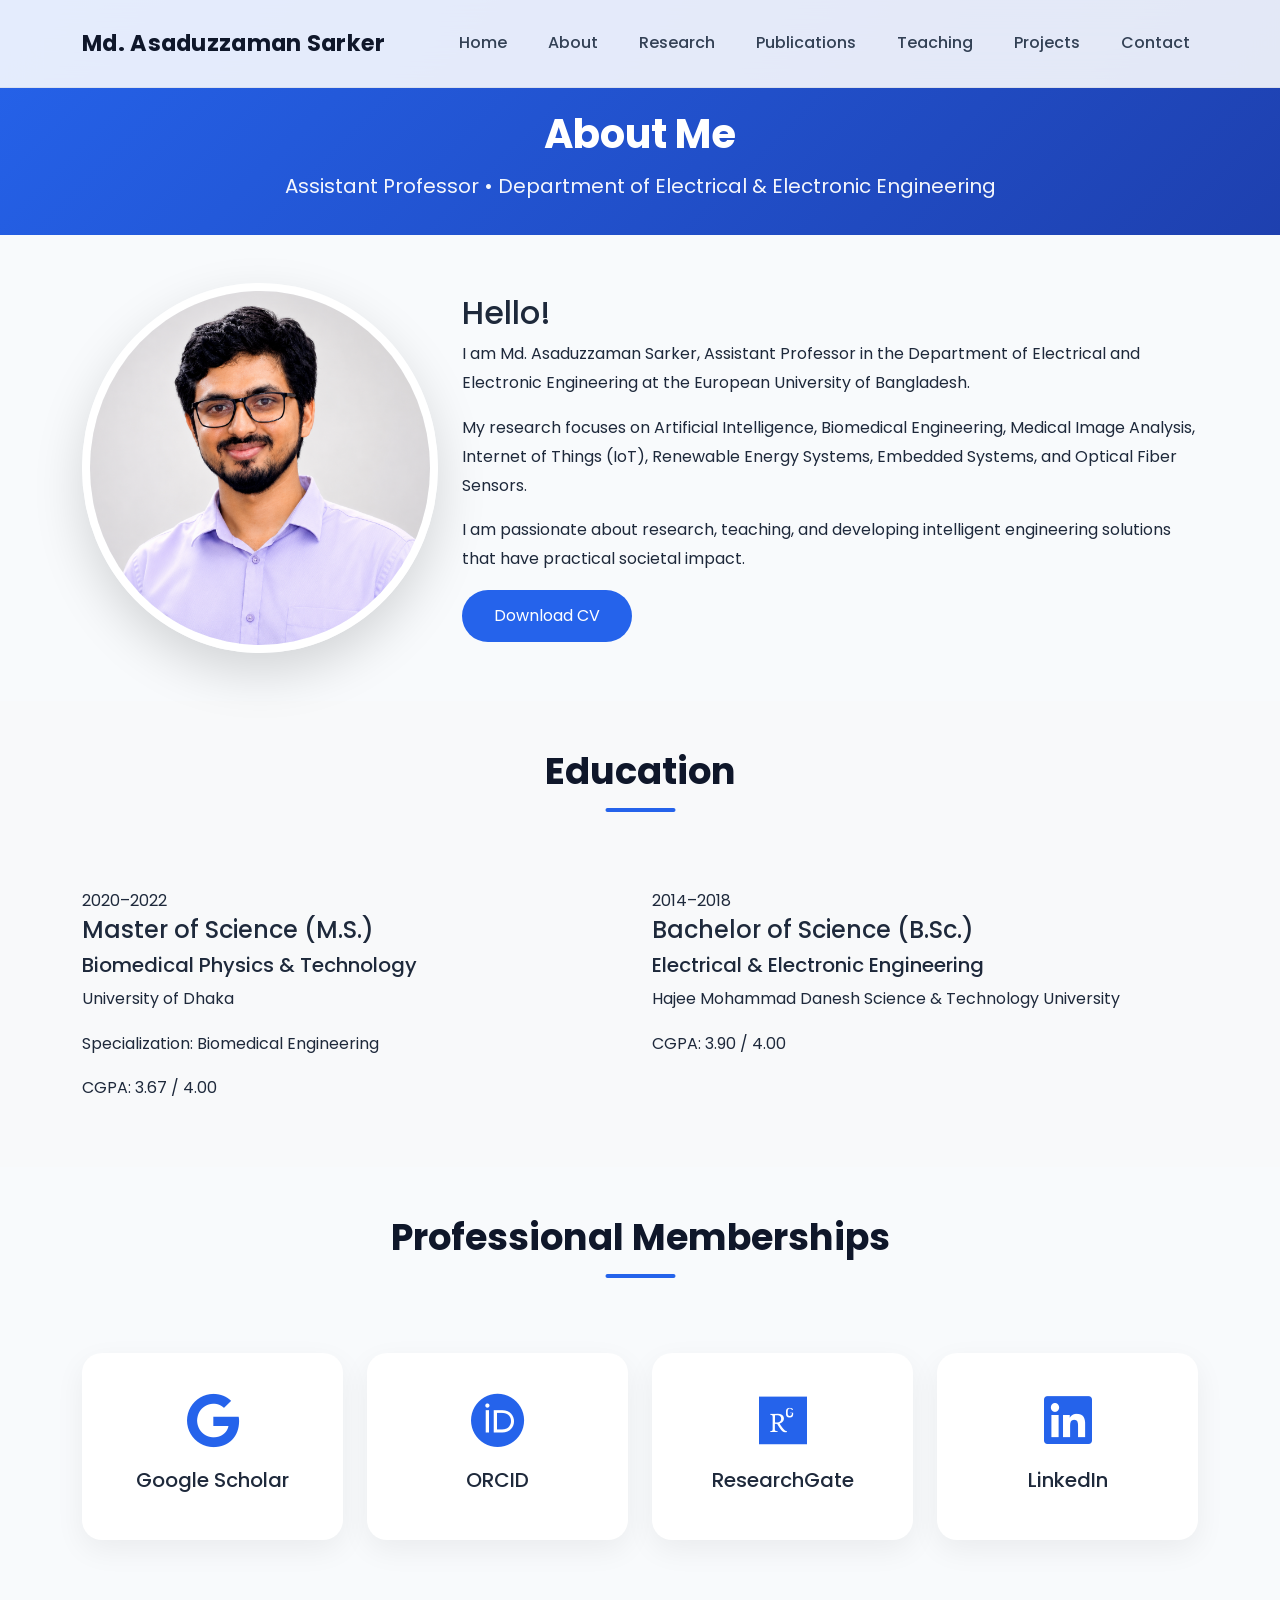
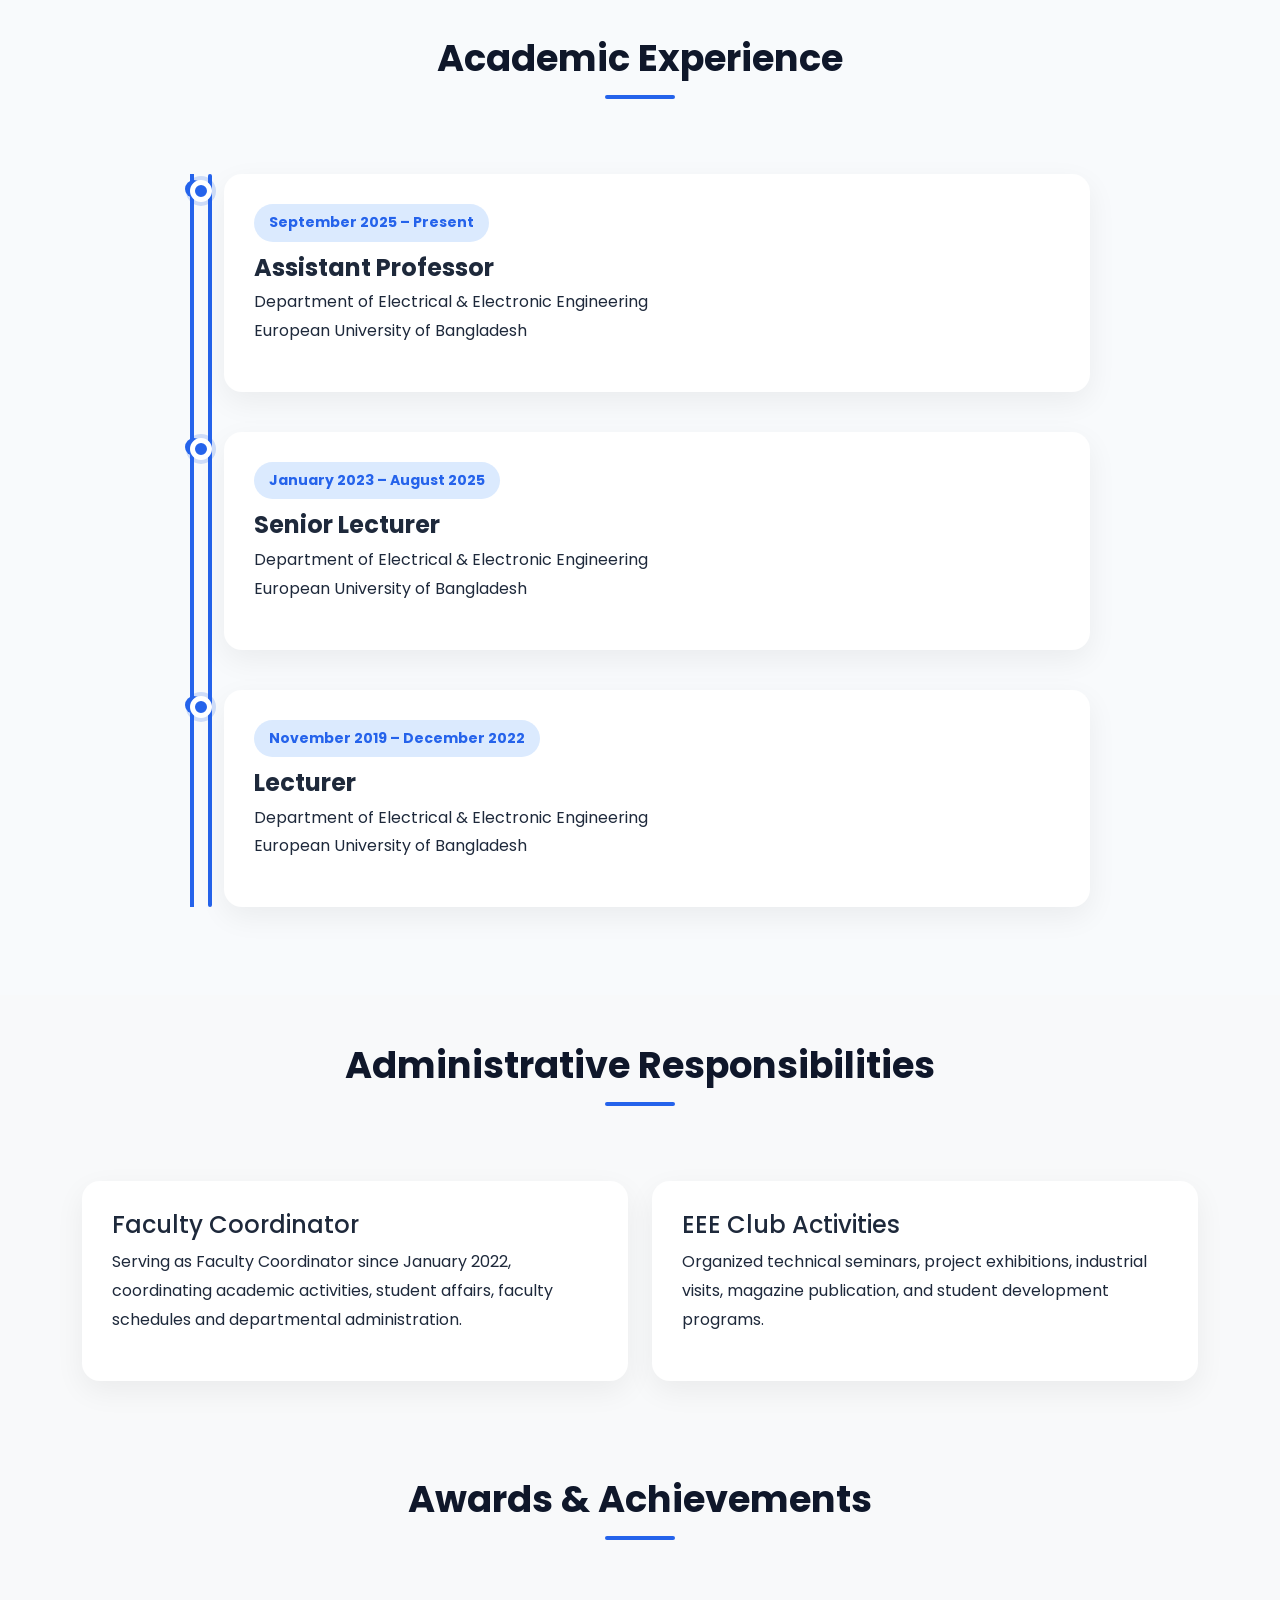
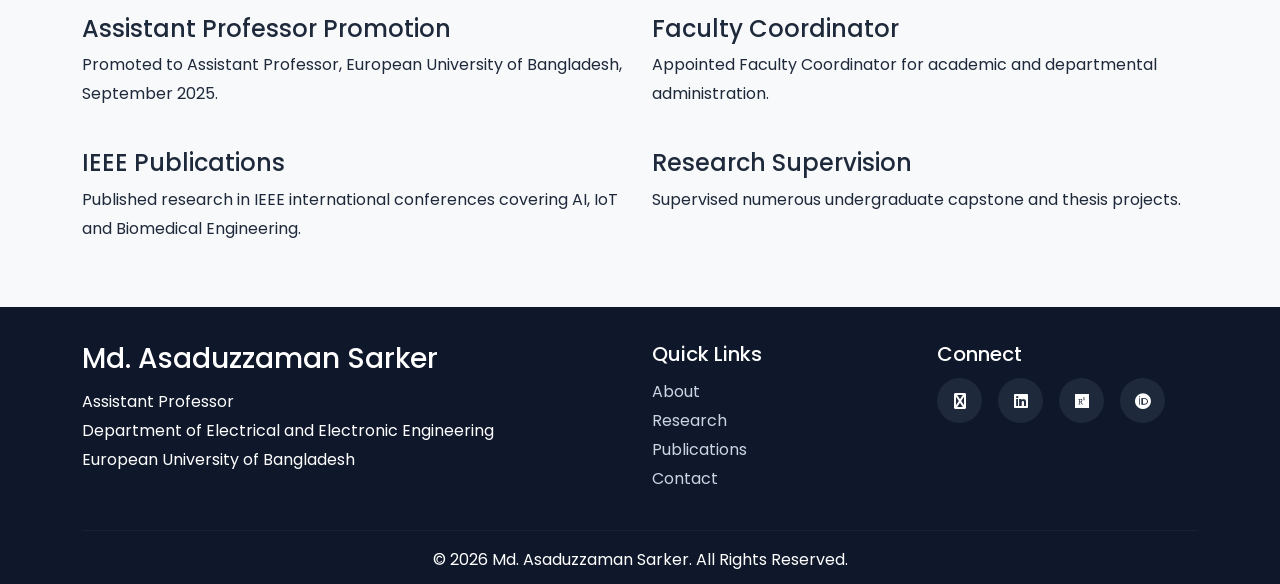
==== about.html @ 0646fcb4 "Add files via upload" ====
<!DOCTYPE html>
<html lang="en">

<head>

<meta charset="UTF-8">
<meta name="viewport" content="width=device-width, initial-scale=1.0">

<title>About | Md. Asaduzzaman Sarker</title>

<link href="https://cdn.jsdelivr.net/npm/bootstrap@5.3.7/dist/css/bootstrap.min.css" rel="stylesheet">

<link rel="stylesheet" href="https://cdnjs.cloudflare.com/ajax/libs/font-awesome/6.7.2/css/all.min.css">

<link rel="stylesheet" href="assets/css/style.css">

</head>

<body>

<!-- Navbar -->

<nav class="navbar navbar-expand-lg fixed-top custom-navbar">

<div class="container">

<a class="navbar-brand" href="index.html">
<span class="logo-text">Md. Asaduzzaman Sarker</span>
</a>

<button class="navbar-toggler"
type="button"
data-bs-toggle="collapse"
data-bs-target="#navbarNav">

<span class="navbar-toggler-icon"></span>

</button>

<div class="collapse navbar-collapse" id="navbarNav">

<ul class="navbar-nav ms-auto">

<li class="nav-item">
<a class="nav-link" href="index.html">Home</a>
</li>

<li class="nav-item">
<a class="nav-link active" href="about.html">About</a>
</li>

<li class="nav-item">
<a class="nav-link" href="research.html">Research</a>
</li>

<li class="nav-item">
<a class="nav-link" href="publications.html">Publications</a>
</li>

<li class="nav-item">
<a class="nav-link" href="teaching.html">Teaching</a>
</li>

<li class="nav-item">
<a class="nav-link" href="projects.html">Projects</a>
</li>

<li class="nav-item">
<a class="nav-link" href="contact.html">Contact</a>
</li>

</ul>

</div>

</div>

</nav>

<!-- Hero -->

<section class="page-header">

<div class="container text-center">

<h1>About Me</h1>

<p>
Assistant Professor • Department of Electrical & Electronic Engineering
</p>

</div>

</section>

<!-- About -->

<section class="py-5">

<div class="container">

<div class="row align-items-center">

<div class="col-lg-4 text-center">

<img src="assets/images/profile.png"
class="img-fluid profile-image">

</div>

<div class="col-lg-8">

<h2>Hello!</h2>

<p>

I am Md. Asaduzzaman Sarker, Assistant Professor in the Department of Electrical and Electronic Engineering at the European University of Bangladesh.

</p>

<p>

My research focuses on Artificial Intelligence, Biomedical Engineering, Medical Image Analysis, Internet of Things (IoT), Renewable Energy Systems, Embedded Systems, and Optical Fiber Sensors.

</p>

<p>

I am passionate about research, teaching, and developing intelligent engineering solutions that have practical societal impact.

</p>

<a href="assets/files/CV.pdf"
class="btn btn-primary">

Download CV

</a>

</div>

</div>

</div>

</section>

<section class="py-5 bg-light">

<div class="container">

<h2 class="section-title">
Education
</h2>

<div class="row g-4">

<div class="col-lg-6">

<div class="education-card">

<span class="year">2020–2022</span>

<h4>Master of Science (M.S.)</h4>

<h5>Biomedical Physics & Technology</h5>

<p>
University of Dhaka
</p>

<p>
Specialization: Biomedical Engineering
</p>

<p>
CGPA: 3.67 / 4.00
</p>

</div>

</div>

<div class="col-lg-6">

<div class="education-card">

<span class="year">2014–2018</span>

<h4>Bachelor of Science (B.Sc.)</h4>

<h5>Electrical & Electronic Engineering</h5>

<p>
Hajee Mohammad Danesh Science & Technology University
</p>

<p>
CGPA: 3.90 / 4.00
</p>

</div>

</div>

</div>

</div>

</section>

<section class="py-5">

<div class="container">

<h2 class="section-title">
Professional Memberships
</h2>

<div class="row text-center g-4">

<div class="col-md-3">

<div class="member-card">

<i class="fa-brands fa-google"></i>

<h4>Google Scholar</h4>

</div>

</div>

<div class="col-md-3">

<div class="member-card">

<i class="fa-brands fa-orcid"></i>

<h4>ORCID</h4>

</div>

</div>

<div class="col-md-3">

<div class="member-card">

<i class="fa-brands fa-researchgate"></i>

<h4>ResearchGate</h4>

</div>

</div>

<div class="col-md-3">

<div class="member-card">

<i class="fa-brands fa-linkedin"></i>

<h4>LinkedIn</h4>

</div>

</div>

</div>

</div>

</section>

<section class="py-5">

<div class="container">

<h2 class="section-title">
Academic Experience
</h2>

<div class="timeline">

<div class="timeline-item">
<div class="timeline-dot"></div>

<div class="timeline-content">

<span class="timeline-date">
September 2025 – Present
</span>

<h4>Assistant Professor</h4>

<p>
Department of Electrical & Electronic Engineering<br>
European University of Bangladesh
</p>

</div>

</div>

<div class="timeline-item">

<div class="timeline-dot"></div>

<div class="timeline-content">

<span class="timeline-date">
January 2023 – August 2025
</span>

<h4>Senior Lecturer</h4>

<p>
Department of Electrical & Electronic Engineering<br>
European University of Bangladesh
</p>

</div>

</div>

<div class="timeline-item">

<div class="timeline-dot"></div>

<div class="timeline-content">

<span class="timeline-date">
November 2019 – December 2022
</span>

<h4>Lecturer</h4>

<p>
Department of Electrical & Electronic Engineering<br>
European University of Bangladesh
</p>

</div>

</div>

</div>

</div>

</section>

<section class="py-5 bg-light">

<div class="container">

<h2 class="section-title">
Administrative Responsibilities
</h2>

<div class="row g-4">

<div class="col-md-6">

<div class="info-card">

<h4>
Faculty Coordinator
</h4>

<p>

Serving as Faculty Coordinator since January 2022,
coordinating academic activities, student affairs,
faculty schedules and departmental administration.

</p>

</div>

</div>

<div class="col-md-6">

<div class="info-card">

<h4>
EEE Club Activities
</h4>

<p>

Organized technical seminars,
project exhibitions,
industrial visits,
magazine publication,
and student development programs.

</p>

</div>

</div>

</div>

</div>

</section>

<section class="py-5 bg-light">

<div class="container">

<h2 class="section-title">
Awards & Achievements
</h2>

<div class="row g-4">

<div class="col-md-6">

<div class="award-card">

<h4>
Assistant Professor Promotion
</h4>

<p>

Promoted to Assistant Professor,
European University of Bangladesh,
September 2025.

</p>

</div>

</div>

<div class="col-md-6">

<div class="award-card">

<h4>
Faculty Coordinator
</h4>

<p>

Appointed Faculty Coordinator
for academic and departmental
administration.

</p>

</div>

</div>

<div class="col-md-6">

<div class="award-card">

<h4>
IEEE Publications
</h4>

<p>

Published research in IEEE international conferences
covering AI, IoT and Biomedical Engineering.

</p>

</div>

</div>

<div class="col-md-6">

<div class="award-card">

<h4>
Research Supervision
</h4>

<p>

Supervised numerous undergraduate
capstone and thesis projects.

</p>

</div>

</div>

</div>

</div>

</section>


<div id="footer"></div>

<script src="https://cdn.jsdelivr.net/npm/bootstrap@5.3.7/dist/js/bootstrap.bundle.min.js"></script>
<script src="assets/js/main.js"></script>

</body>

</html>
---- assets/css/style.css ----
/* ===========================
   Google Font
=========================== */
@import url('https://fonts.googleapis.com/css2?family=Poppins:wght@300;400;500;600;700;800&display=swap');

*{
    margin:0;
    padding:0;
    box-sizing:border-box;
}

html{
    scroll-behavior:smooth;
}

body{
    font-family:'Poppins',sans-serif;
    color:#1e293b;
    background:#f8fafc;
    line-height:1.8;
}

/* ===========================
Navbar
=========================== */

.navbar{
    padding:18px 0;
    transition:.3s;
}

.navbar-brand{
    font-size:1.35rem;
    font-weight:700;
    color:#0f172a!important;
}

.nav-link{
    color:#334155!important;
    margin-left:20px;
    font-weight:500;
    transition:.3s;
}

.nav-link:hover{
    color:#2563eb!important;
}

/* ===========================
Hero
=========================== */

.hero{

    min-height:100vh;

    display:flex;

    align-items:center;

    padding-top:100px;

    background:linear-gradient(135deg,#eff6ff,#ffffff);

}

.hero h1{

    font-size:3.5rem;

    font-weight:800;

    color:#0f172a;

}

.hero h3{

    color:#2563eb;

    margin-top:15px;

}

.hero h5{

    color:#64748b;

    margin-top:15px;

}

.hero p{

    font-size:18px;

    color:#475569;

}

.profile-image{

    width:370px;

    height:370px;

    border-radius:50%;

    object-fit:cover;

    border:8px solid white;

    box-shadow:0 20px 50px rgba(0,0,0,.15);

}

/* ===========================
Buttons
=========================== */

.btn-primary{

    background:#2563eb;

    border:none;

    border-radius:50px;

    padding:14px 32px;

}

.btn-primary:hover{

    background:#1d4ed8;

}

.btn-outline-primary{

    border-radius:50px;

    padding:14px 32px;

    margin-left:10px;

}

/* ===========================
Sections
=========================== */

section{

    padding:70px 0;

}

.section-title{

    text-align:center;

    font-size:2.3rem;

    font-weight:700;

    margin-bottom:60px;

    color:#0f172a;

}

/* ===========================
Statistics
=========================== */

.stat-box{

    background:white;

    border-radius:18px;

    padding:35px;

    text-align:center;

    transition:.3s;

    box-shadow:0 8px 30px rgba(0,0,0,.05);

}

.stat-box:hover{

    transform:translateY(-10px);

}

.stat-box h2{

    color:#2563eb;

    font-size:2.5rem;

    font-weight:800;

}

.stat-box p{

    margin-top:10px;

    color:#64748b;

}

/*====================================
Research Cards
====================================*/

.research-card{

background:#fff;

padding:40px 30px;

border-radius:20px;

height:100%;

text-align:center;

box-shadow:0 12px 35px rgba(0,0,0,.06);

transition:.35s;

border-top:5px solid transparent;

}

.research-card:hover{

transform:translateY(-12px);

border-top:5px solid #2563eb;

box-shadow:0 22px 45px rgba(37,99,235,.15);

}

.research-card i{

font-size:65px;

color:#2563eb;

margin-bottom:25px;

transition:.35s;

}

.research-card:hover i{

transform:scale(1.15) rotate(5deg);

}

.research-card h4{

font-size:22px;

font-weight:700;

margin-bottom:18px;

color:#0f172a;

}

.research-card p{

font-size:15px;

line-height:1.8;

color:#64748b;

margin:0;

}

/* ===========================
Publication
=========================== */

.publication{

    background:white;

    padding:30px;

    border-left:5px solid #2563eb;

    border-radius:12px;

    margin-bottom:25px;

    box-shadow:0 5px 15px rgba(0,0,0,.05);

}

.publication h4{

    font-size:1.25rem;

}

/* ===========================
Contact
=========================== */

#contact p{

    font-size:18px;

    margin-bottom:15px;

}

#contact i{

    color:#2563eb;

    margin-right:10px;

}

/* ===========================
Responsive
=========================== */

@media(max-width:992px){

.hero{

text-align:center;

}

.profile-image{

margin-top:50px;

width:280px;

height:280px;

}

.hero h1{

font-size:2.6rem;

}

.btn{

margin-bottom:15px;

}

}

.hero{

position:relative;
overflow:hidden;

}

.hero-bg{

position:absolute;

top:0;
left:0;

width:100%;
height:100%;

background:

radial-gradient(circle at top right,#2563eb22,transparent 35%),

radial-gradient(circle at bottom left,#10b98122,transparent 30%);

z-index:0;

}

.hero .container{

position:relative;
z-index:2;

}

.hero-tag{

display:inline-block;

padding:8px 18px;

background:#dbeafe;

border-radius:30px;

color:#2563eb;

font-weight:600;

margin-bottom:20px;

}

.hero h1{

font-size:4.5rem;

line-height:1.1;

}

.hero h1 span{

color:#2563eb;

}

.hero-text{

margin-top:30px;

font-size:19px;

max-width:650px;

}

.photo-box{

padding:15px;

background:white;

border-radius:30px;

display:inline-block;

box-shadow:0 25px 60px rgba(0,0,0,.12);

}

.hero-social a{

width:50px;

height:50px;

display:inline-flex;

align-items:center;

justify-content:center;

background:white;

border-radius:50%;

margin-right:12px;

text-decoration:none;

font-size:20px;

color:#2563eb;

box-shadow:0 10px 20px rgba(0,0,0,.08);

transition:.3s;

}

.hero-social a:hover{

transform:translateY(-8px);

background:#2563eb;

color:white;

}

/*==============================
Premium Navbar
==============================*/

.custom-navbar{

    background:rgba(255,255,255,.88);

    backdrop-filter:blur(18px);

    -webkit-backdrop-filter:blur(18px);

    transition:.35s;

    padding:18px 0;

    border-bottom:1px solid rgba(0,0,0,.05);

}

.logo-text{

    font-size:1.4rem;

    font-weight:700;

    color:#0f172a;

    letter-spacing:.3px;

}

.nav-link{

    position:relative;

    font-weight:500;

    margin-left:25px;

}

.nav-link::after{

    content:"";

    position:absolute;

    left:0;

    bottom:-6px;

    width:0;

    height:2px;

    background:#2563eb;

    transition:.3s;

}

.nav-link:hover::after{

    width:100%;

}

.hero{

    padding-top:130px;

}

.hero-buttons .btn{

    margin-right:15px;

}

.hero-buttons .btn i{

    margin-right:8px;

}

.profile-image{

    transition:.4s;

}

.photo-box:hover .profile-image{

    transform:scale(1.03);

}

.photo-box{

    transition:.4s;

}

.photo-box:hover{

    transform:translateY(-10px);

    box-shadow:0 35px 80px rgba(37,99,235,.18);

}

.section-title{

    position:relative;

    display:inline-block;

    left:50%;

    transform:translateX(-50%);

}

.section-title::after{

    content:"";

    width:70px;

    height:4px;

    background:#2563eb;

    display:block;

    margin:15px auto;

    border-radius:20px;

}

/*=========================================
Research Section
=========================================*/

.section-subtitle{

max-width:800px;

margin:auto;

text-align:center;

font-size:18px;

color:#64748b;

margin-bottom:40px;

}

.research-item{

background:#fff;

padding:40px 30px;

border-radius:20px;

height:100%;

text-align:center;

transition:.35s;

box-shadow:0 12px 35px rgba(0,0,0,.06);

}

.research-item:hover{

transform:translateY(-12px);

box-shadow:0 20px 45px rgba(37,99,235,.15);

}

.research-icon{

width:80px;

height:80px;

margin:auto;

margin-bottom:25px;

border-radius:50%;

background:#2563eb;

display:flex;

justify-content:center;

align-items:center;

font-size:30px;

color:white;

}

.research-item h4{

margin-bottom:18px;

font-weight:700;

color:#0f172a;

}

.research-item p{

color:#64748b;

}

/*=====================================
ABOUT
======================================*/

.about-text{

font-size:17px;

color:#475569;

margin-bottom:20px;

line-height:1.9;

}

.info-card{

background:#fff;

padding:30px;

border-radius:18px;

height:100%;

box-shadow:0 10px 30px rgba(0,0,0,.06);

}

.info-card h5{

font-weight:700;

margin-bottom:20px;

color:#2563eb;

}

.info-card ul{

padding-left:18px;

}

.info-card li{

margin-bottom:12px;

color:#475569;

}

.counter-card{

background:#2563eb;

color:white;

padding:30px;

text-align:center;

border-radius:18px;

transition:.35s;

}

.counter-card:hover{

transform:translateY(-10px);

}

.counter-card h2{

font-size:42px;

font-weight:700;

margin-bottom:10px;

}

.counter-card p{

margin:0;

font-size:16px;

}

/*=====================================
Timeline
======================================*/

.timeline-section{

background:#f1f5f9;

}

.timeline{

position:relative;

max-width:900px;

margin:auto;

padding-left:40px;

}

.timeline::before{

content:"";

position:absolute;

left:14px;

top:0;

width:4px;

height:100%;

background:#2563eb;

border-radius:10px;

}

.timeline-item{

position:relative;

margin-bottom:45px;

}

.timeline-dot{

position:absolute;

left:-34px;

top:6px;

width:22px;

height:22px;

border-radius:50%;

background:#2563eb;

border:5px solid white;

box-shadow:0 0 0 4px rgba(37,99,235,.2);

}

.timeline-content{

background:white;

padding:30px;

border-radius:18px;

box-shadow:0 10px 30px rgba(0,0,0,.06);

transition:.35s;

}

.timeline-content:hover{

transform:translateX(8px);

box-shadow:0 18px 45px rgba(0,0,0,.10);

}

.timeline-date{

display:inline-block;

margin-bottom:12px;

background:#dbeafe;

color:#2563eb;

padding:6px 15px;

border-radius:20px;

font-size:14px;

font-weight:600;

}

.timeline-content h4{

font-weight:700;

margin-bottom:6px;

}

.timeline-content h6{

color:#64748b;

margin-bottom:15px;

}

/*=====================================
Publication Cards
======================================*/

.publication-card{

background:white;

padding:35px;

border-radius:18px;

height:100%;

box-shadow:0 12px 30px rgba(0,0,0,.06);

transition:.35s;

}

.publication-card:hover{

transform:translateY(-10px);

box-shadow:0 20px 45px rgba(37,99,235,.12);

}

.publication-card h4{

font-size:22px;

font-weight:600;

margin:20px 0;

}

.publication-card p{

color:#64748b;

}

/*=====================================
Skills
======================================*/

.skill-card{

background:#fff;

padding:40px 30px;

border-radius:20px;

text-align:center;

height:100%;

transition:.35s;

box-shadow:0 10px 30px rgba(0,0,0,.05);

}

.skill-card:hover{

transform:translateY(-10px);

box-shadow:0 20px 40px rgba(37,99,235,.15);

}

.skill-card i{

font-size:48px;

color:#2563eb;

margin-bottom:25px;

}

.skill-card h4{

font-size:22px;

margin-bottom:15px;

font-weight:700;

}

.skill-card p{

color:#64748b;

}

/*=====================================
Footer
======================================*/

footer{

background:#0f172a;

color:white;

padding:35px 0 10px;

}

footer h3,
footer h5{

margin-bottom:12px;

}

.footer p{
    line-height:1.5;
    margin-bottom:8px;
}

.footer-links{

list-style:none;

padding:0;

}

.footer-links li{

margin-bottom:0px;

}

.footer-links a{

text-decoration:none;

color:#cbd5e1;

transition:.3s;

}

.footer-links a:hover{

color:white;

}

.footer-social a{

display:inline-flex;

justify-content:center;

align-items:center;

width:45px;

height:45px;

background:#1e293b;

border-radius:50%;

margin-right:12px;

color:white;

text-decoration:none;

transition:.3s;

}

.footer-social a:hover{

background:#2563eb;

transform:translateY(-6px);

}

footer hr{

margin:20px 0 15px;

border-color:#334155;

}

.footer-bottom{
    padding-top:5px;
    font-size:14px;
}

/*====================================
Inner Pages
====================================*/

.page-header{

padding:80px 0 15px;

background:linear-gradient(135deg,#2563eb,#1e40af);

color:white;

text-align:center;

}

.page-header h1{

font-size:40px;

font-weight:700;

margin-top:30px;
margin-bottom:10px;

}

.page-header p{

font-size:20px;

opacity:.95;

}

/*==================================
Membership
==================================*/

.member-card{

background:white;

padding:40px;

border-radius:20px;

text-align:center;

box-shadow:0 10px 30px rgba(0,0,0,.06);

transition:.35s;

}

.member-card:hover{

transform:translateY(-10px);

}

.member-card i{

font-size:55px;

color:#2563eb;

margin-bottom:20px;

}

.member-card h4{

font-size:20px;

}

/*==========================
Research Profiles
==========================*/

.profile-card{

background:#fff;

padding:40px 30px;

border-radius:20px;

text-align:center;

height:100%;

box-shadow:0 12px 35px rgba(0,0,0,.08);

transition:.35s;

}

.profile-card:hover{

transform:translateY(-10px);

box-shadow:0 20px 45px rgba(37,99,235,.15);

}

.profile-card i{

font-size:60px;

margin-bottom:20px;

color:#2563eb;

}

.profile-card h4{

margin-bottom:15px;

font-weight:700;

}

.profile-card p{

min-height:70px;

color:#666;

margin-bottom:25px;

}

.profile-card .btn{

border-radius:50px;

padding:10px 25px;

}

.project-card{

background:#fff;

padding:35px;

border-radius:20px;

height:100%;

box-shadow:0 12px 35px rgba(0,0,0,.06);

transition:.35s;

}

.project-card:hover{

transform:translateY(-10px);

box-shadow:0 20px 45px rgba(37,99,235,.15);

}

.project-card h3,
.project-card h4{

font-weight:700;

margin-bottom:18px;

}

.project-card .badge{

margin-right:8px;

margin-top:10px;

}

/*==========================
PUBLICATIONS
==========================*/

.publication-card{

background:#fff;

padding:35px;

border-radius:18px;

margin-bottom:30px;

box-shadow:0 10px 30px rgba(0,0,0,.08);

transition:.3s;

}

.publication-card:hover{

transform:translateY(-8px);

box-shadow:0 20px 45px rgba(37,99,235,.15);

}

.publication-header{

display:flex;

justify-content:space-between;

align-items:center;

margin-bottom:20px;

}

.publication-year{

font-size:15px;

font-weight:600;

color:#64748b;

}

.publication-card h3{

font-size:28px;

font-weight:700;

line-height:1.45;

margin-bottom:20px;

}

.publication-card p{

font-size:16px;

line-height:1.9;

color:#555;

}

.publication-buttons{

margin-top:25px;

display:flex;

gap:15px;

flex-wrap:wrap;

}

/*==========================
Teaching
==========================*/

.course-card{

background:#fff;

padding:35px;

border-radius:18px;

text-align:center;

height:100%;

box-shadow:0 10px 30px rgba(0,0,0,.08);

transition:.3s;

}

.course-card:hover{

transform:translateY(-8px);

box-shadow:0 20px 40px rgba(37,99,235,.15);

}

.course-card i{

font-size:50px;

color:#2563eb;

margin-bottom:20px;

}

.course-card h4{

font-weight:700;

margin-bottom:15px;

}

.lab-card{

background:#f8fafc;

padding:30px;

border-radius:15px;

text-align:center;

transition:.3s;

border:1px solid #e5e7eb;

}

.lab-card:hover{

background:#2563eb;

color:#fff;

transform:translateY(-5px);

}

.lab-card i{

font-size:40px;

margin-bottom:15px;

}

/*==========================
Teaching Extras
==========================*/

.method-card,
.supervision-card,
.software-card{

background:#fff;

padding:30px;

border-radius:18px;

text-align:center;

height:100%;

box-shadow:0 8px 25px rgba(0,0,0,.08);

transition:.3s;

}

.method-card:hover,
.supervision-card:hover,
.software-card:hover{

transform:translateY(-8px);

box-shadow:0 18px 40px rgba(37,99,235,.15);

}

.method-card i,
.supervision-card i,
.software-card i{

font-size:48px;

color:#2563eb;

margin-bottom:20px;

}

.method-card h4,
.supervision-card h4{

font-weight:700;

margin-bottom:15px;

}

.software-card h5{

margin-top:15px;

font-weight:600;

}

\.contact-card{

background:#fff;

padding:35px;

text-align:center;

border-radius:18px;

box-shadow:0 10px 30px rgba(0,0,0,.08);

transition:.3s;

height:100%;

}

.contact-card:hover{

transform:translateY(-8px);

}

.contact-card i{

font-size:48px;

color:#2563eb;

margin-bottom:20px;

}

/*==========================
HOME EXTRA
==========================*/

.timeline{

border-left:4px solid #2563eb;

padding-left:30px;

}

.timeline-item{

margin-bottom:40px;

position:relative;

}

.timeline-item::before{

content:"";

width:18px;

height:18px;

background:#2563eb;

border-radius:50%;

position:absolute;

left:-39px;

top:6px;

}

.timeline-date{

font-weight:700;

color:#2563eb;

}

.publication-highlight{

background:#fff;

padding:30px;

border-radius:18px;

text-align:center;

height:100%;

box-shadow:0 10px 30px rgba(0,0,0,.08);

transition:.3s;

}

.publication-highlight:hover{

transform:translateY(-8px);

box-shadow:0 20px 45px rgba(37,99,235,.15);

}
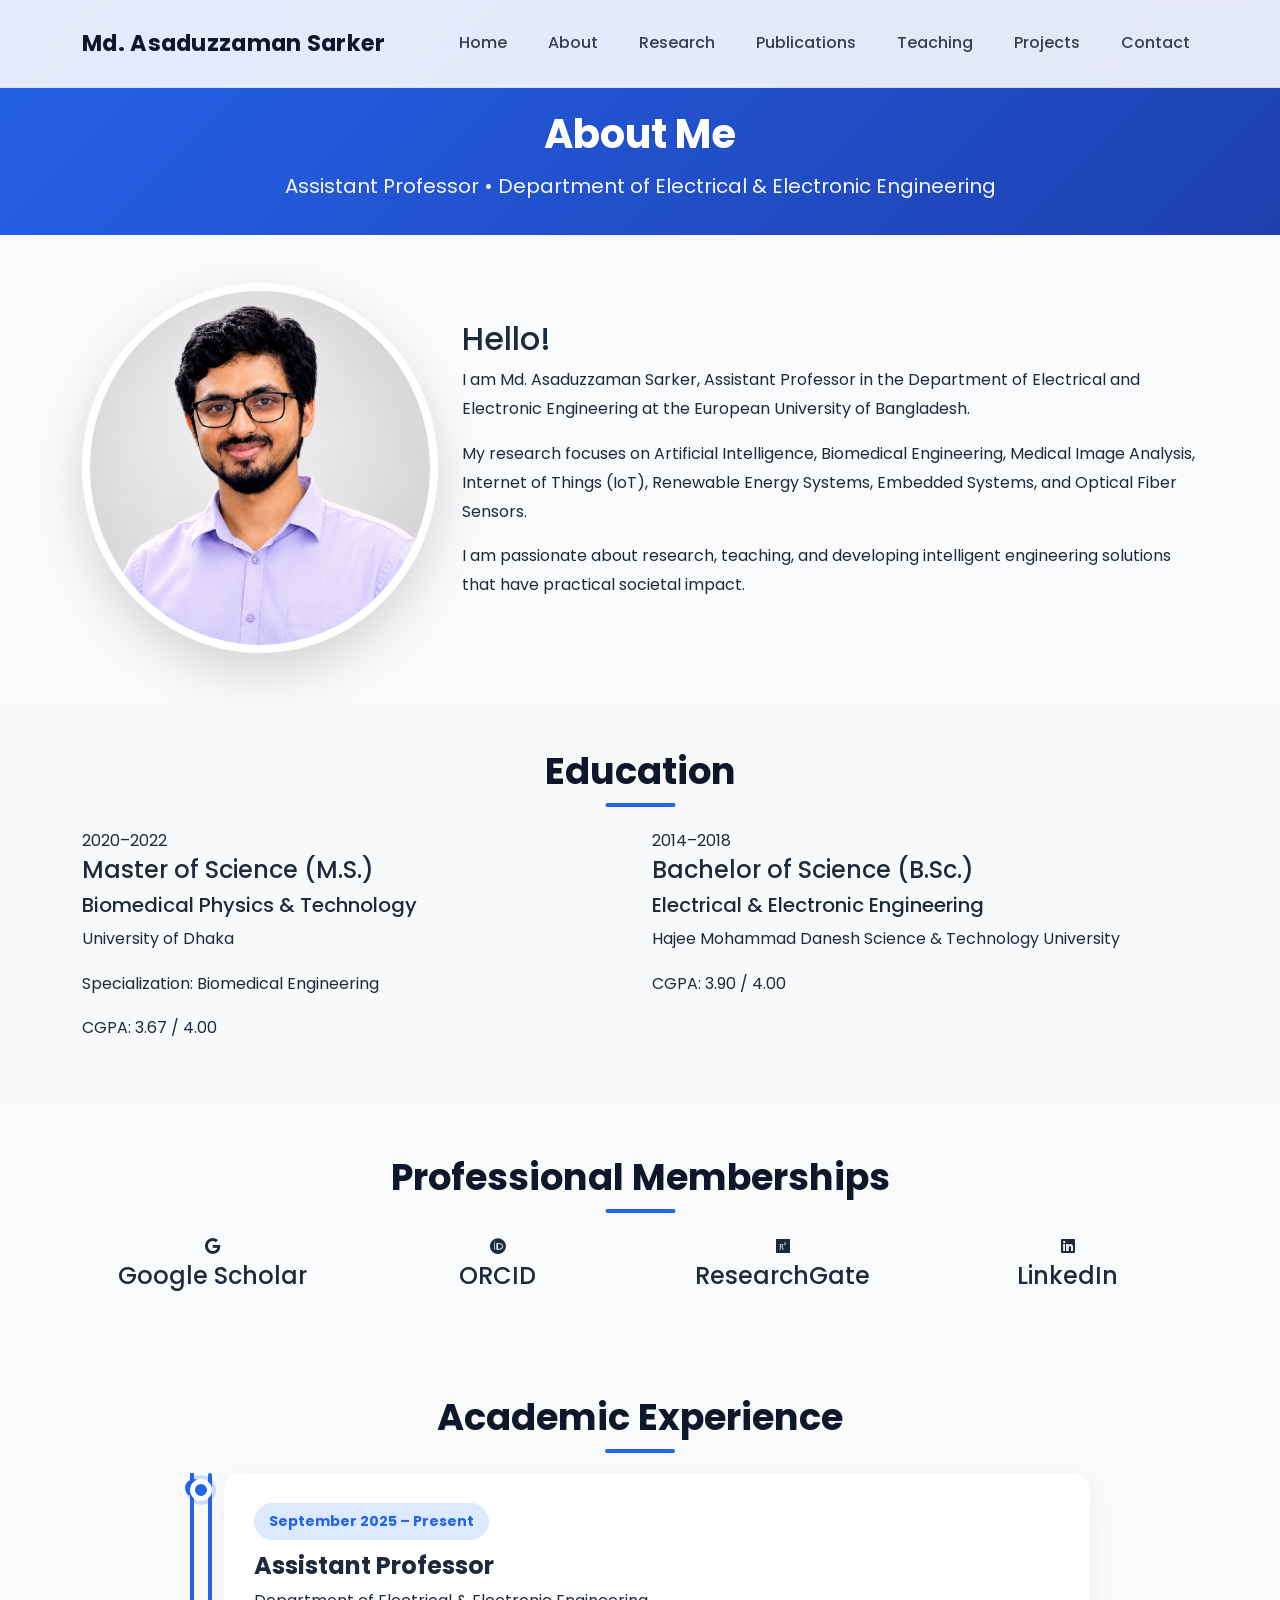
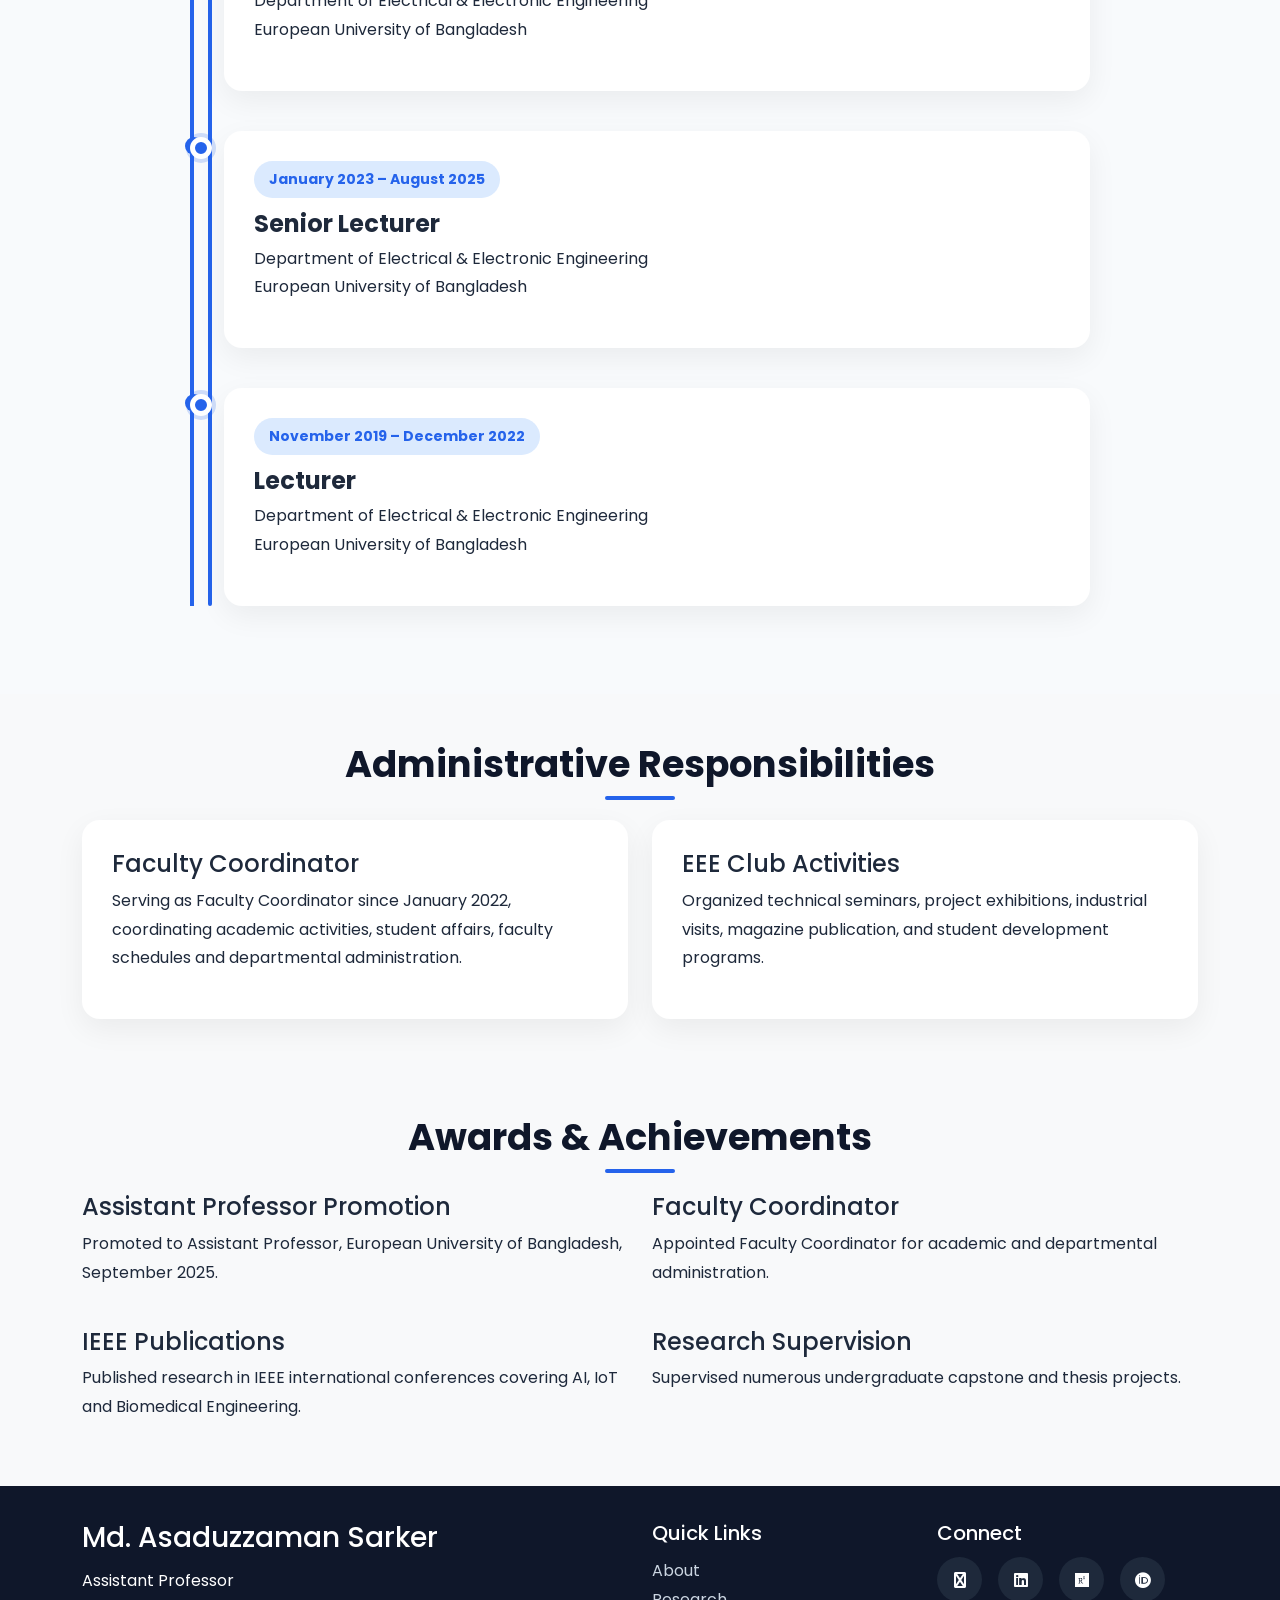
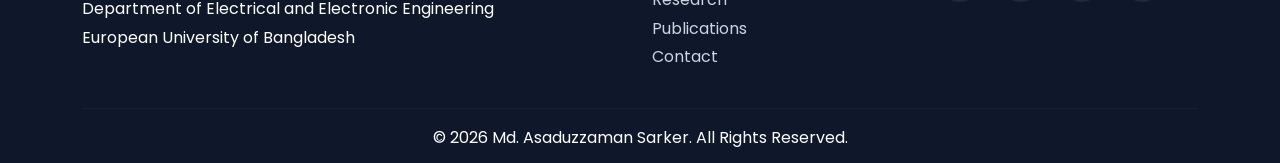
==== commit 9fe622db: "spacing prob" ====
--- a/about.html
+++ b/about.html
@@ -130,12 +130,6 @@
 
 </p>
 
-<a href="assets/files/CV.pdf"
-class="btn btn-primary">
-
-Download CV
-
-</a>
 
 </div>
 
--- a/assets/css/style.css
+++ b/assets/css/style.css
@@ -164,9 +164,53 @@
 
     font-weight:700;
 
-    margin-bottom:60px;
+    margin-bottom:10px;
 
     color:#0f172a;
+
+}
+
+.section-title{
+
+    position:relative;
+
+    display:inline-block;
+
+    left:50%;
+
+    transform:translateX(-50%);
+
+}
+
+.section-title::after{
+
+    content:"";
+
+    width:70px;
+
+    height:4px;
+
+    background:#2563eb;
+
+    display:block;
+
+    margin:10px auto;
+
+    border-radius:20px;
+
+}
+
+.section-subtitle{
+
+max-width:800px;
+
+margin: 15px auto 30px;
+
+text-align:center;
+
+font-size:18px;
+
+color:#64748b;
 
 }
 
@@ -614,56 +658,12 @@
 
 }
 
-.section-title{
-
-    position:relative;
-
-    display:inline-block;
-
-    left:50%;
-
-    transform:translateX(-50%);
-
-}
-
-.section-title::after{
-
-    content:"";
-
-    width:70px;
-
-    height:4px;
-
-    background:#2563eb;
-
-    display:block;
-
-    margin:15px auto;
-
-    border-radius:20px;
-
-}
+
 
 /*=========================================
 Research Section
 =========================================*/
 
-.section-subtitle{
-
-max-width:800px;
-
-margin:auto;
-
-text-align:center;
-
-font-size:18px;
-
-color:#64748b;
-
-margin-bottom:40px;
-
-}
-
 .research-item{
 
 background:#fff;
@@ -1194,47 +1194,6 @@
 
 }
 
-/*==================================
-Membership
-==================================*/
-
-.member-card{
-
-background:white;
-
-padding:40px;
-
-border-radius:20px;
-
-text-align:center;
-
-box-shadow:0 10px 30px rgba(0,0,0,.06);
-
-transition:.35s;
-
-}
-
-.member-card:hover{
-
-transform:translateY(-10px);
-
-}
-
-.member-card i{
-
-font-size:55px;
-
-color:#2563eb;
-
-margin-bottom:20px;
-
-}
-
-.member-card h4{
-
-font-size:20px;
-
-}
 
 /*==========================
 Research Profiles
@@ -1678,4 +1637,32 @@
 
 box-shadow:0 20px 45px rgba(37,99,235,.15);
 
+}
+
+@media (max-width: 768px) {
+
+  .custom-navbar{
+    padding: 10px 0;
+  }
+
+  .logo-text{
+    font-size: 1.05rem;
+  }
+
+  .page-header{
+    padding: 120px 16px 35px;
+  }
+
+  .page-header h1{
+    font-size: 1.9rem;
+    line-height: 1.2;
+    margin-bottom: 8px;
+  }
+
+  .page-header p{
+    font-size: 0.95rem;
+    line-height: 1.5;
+    padding: 0 8px;
+  }
+
 }
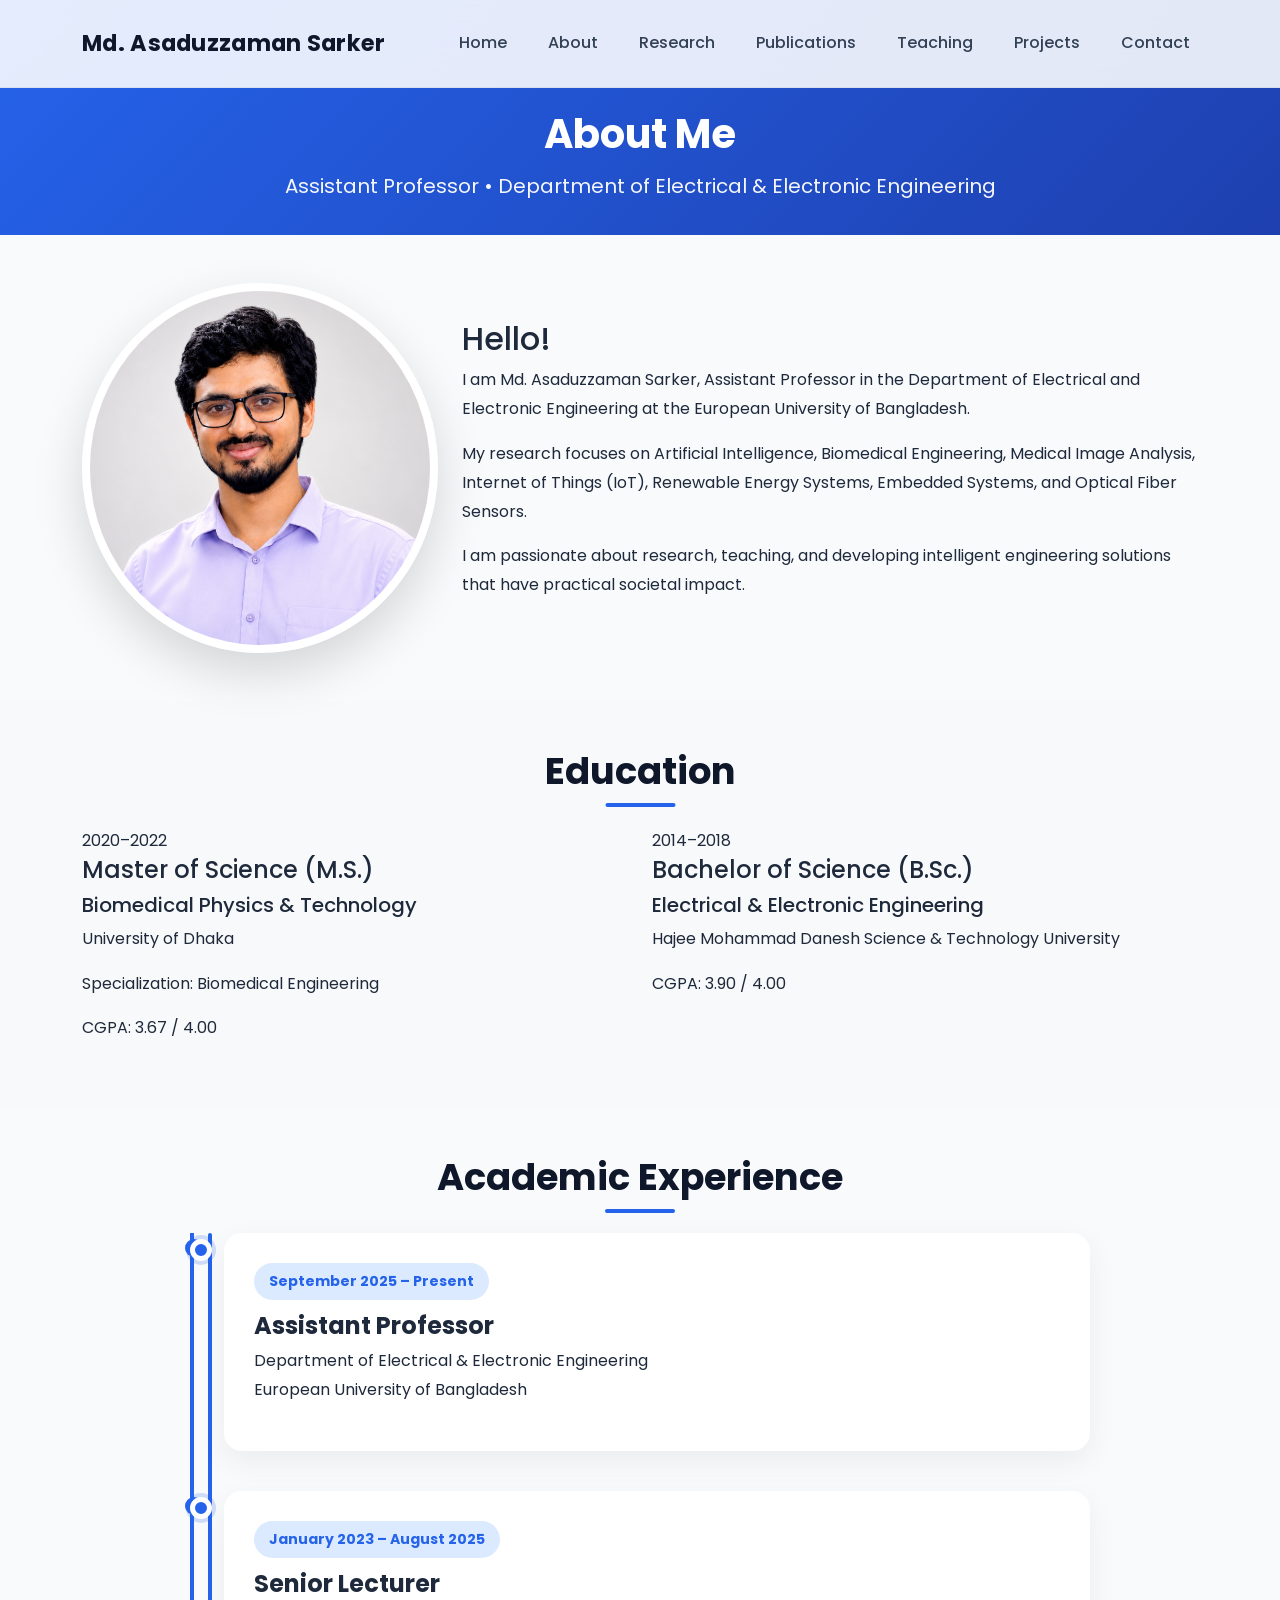
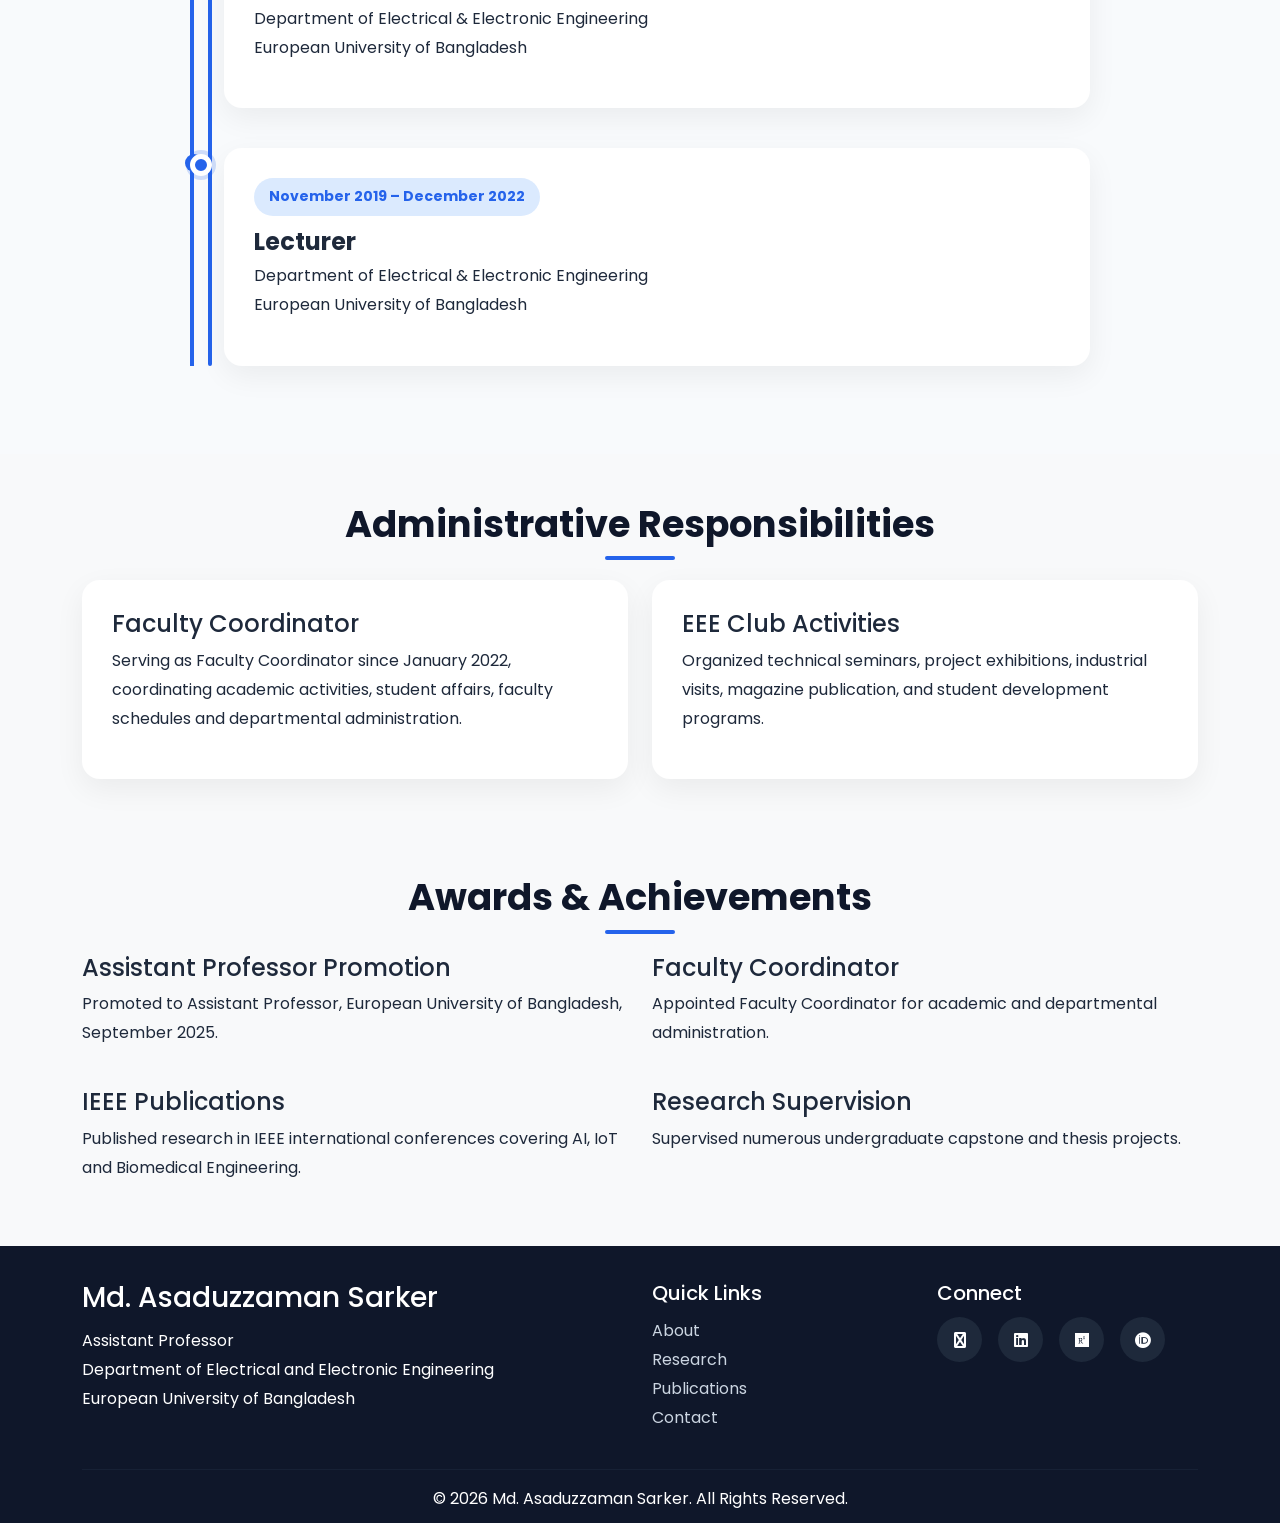
==== commit e2795256: "remove memberships" ====
--- a/about.html
+++ b/about.html
@@ -203,69 +203,6 @@
 
 </section>
 
-<section class="py-5">
-
-<div class="container">
-
-<h2 class="section-title">
-Professional Memberships
-</h2>
-
-<div class="row text-center g-4">
-
-<div class="col-md-3">
-
-<div class="member-card">
-
-<i class="fa-brands fa-google"></i>
-
-<h4>Google Scholar</h4>
-
-</div>
-
-</div>
-
-<div class="col-md-3">
-
-<div class="member-card">
-
-<i class="fa-brands fa-orcid"></i>
-
-<h4>ORCID</h4>
-
-</div>
-
-</div>
-
-<div class="col-md-3">
-
-<div class="member-card">
-
-<i class="fa-brands fa-researchgate"></i>
-
-<h4>ResearchGate</h4>
-
-</div>
-
-</div>
-
-<div class="col-md-3">
-
-<div class="member-card">
-
-<i class="fa-brands fa-linkedin"></i>
-
-<h4>LinkedIn</h4>
-
-</div>
-
-</div>
-
-</div>
-
-</div>
-
-</section>
 
 <section class="py-5">
 
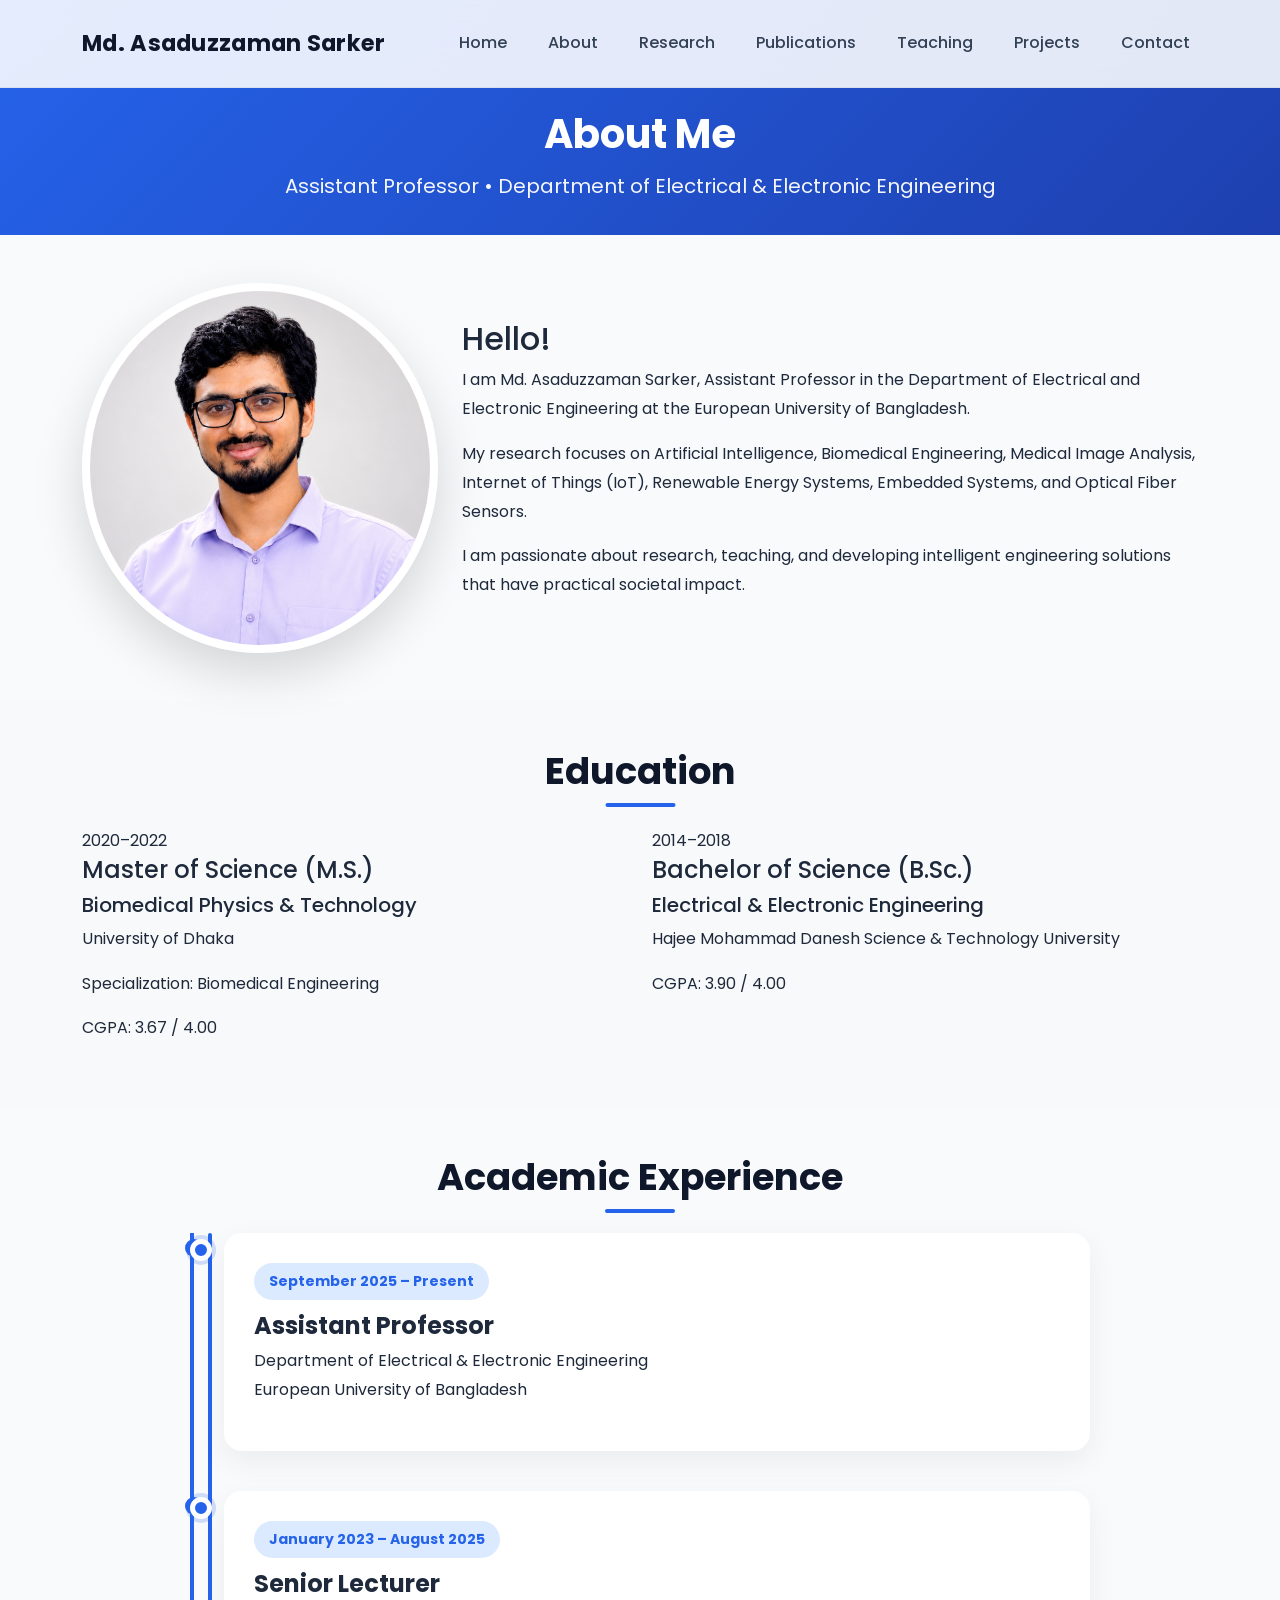
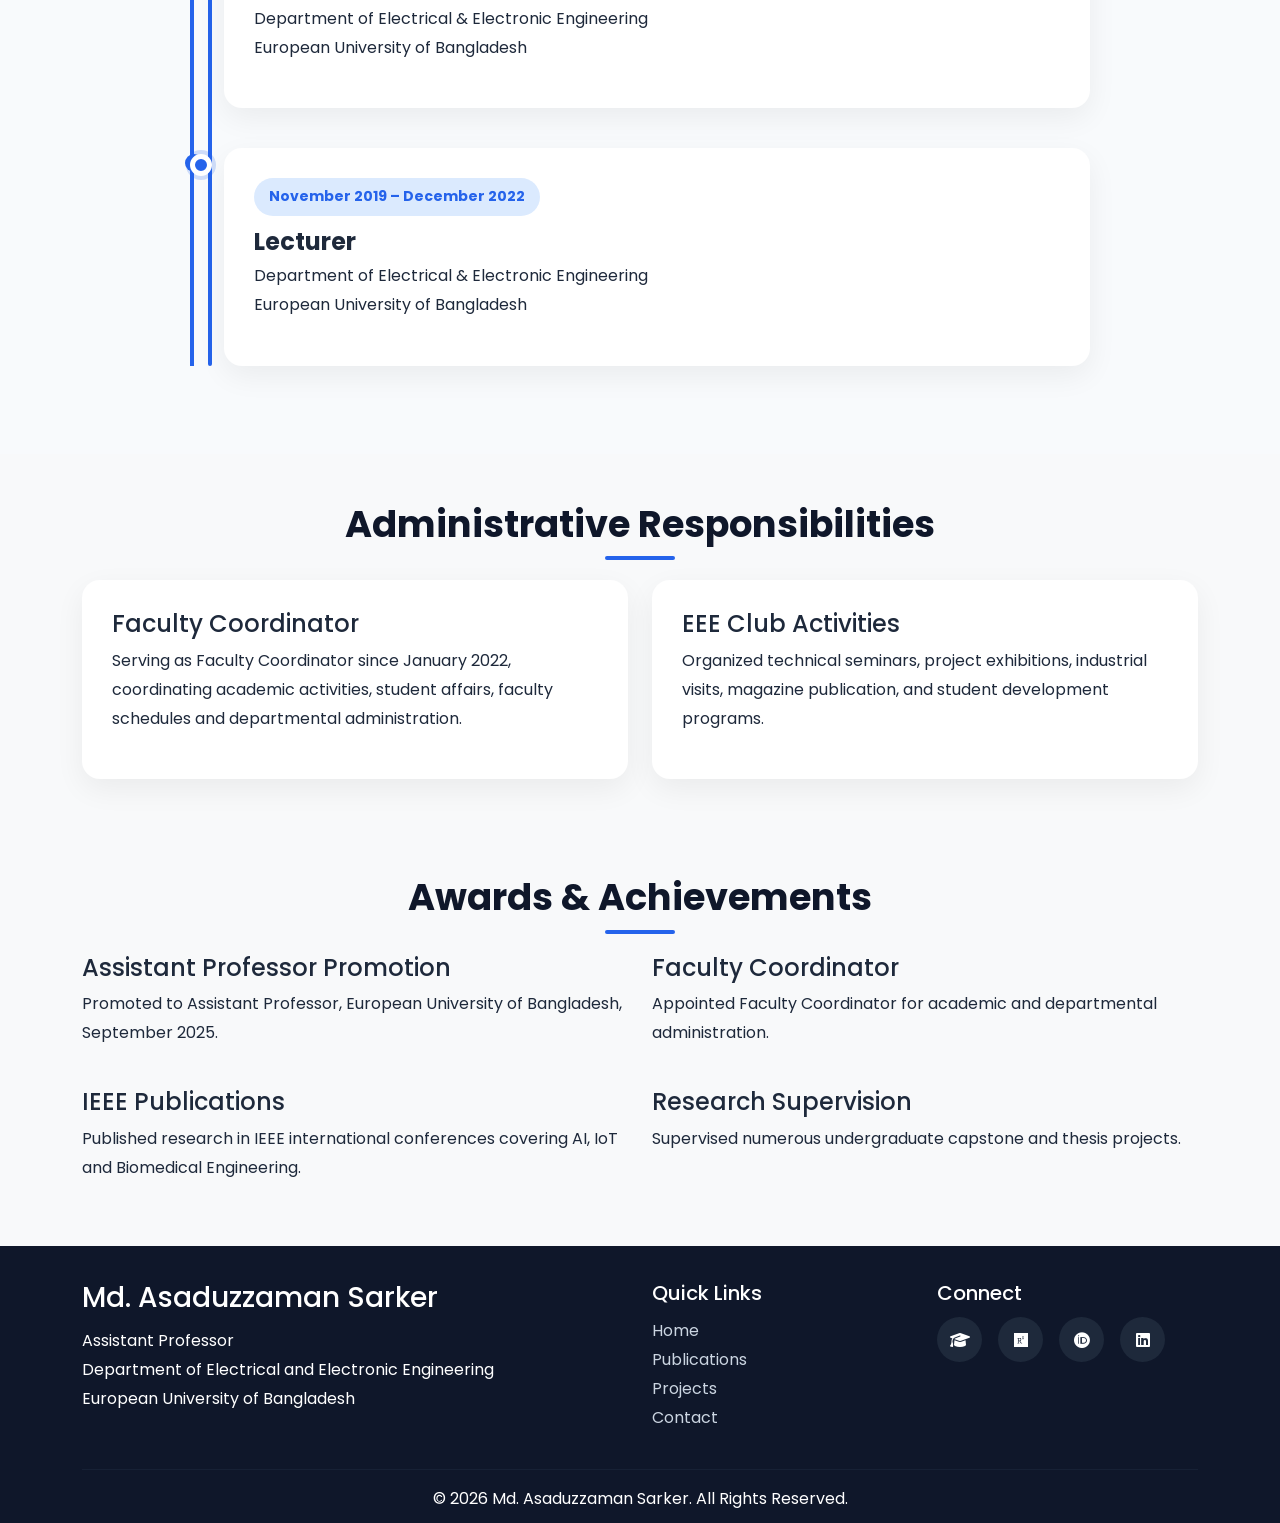
==== commit b3f87be2: "Added Google Analytics" ====
--- a/about.html
+++ b/about.html
@@ -11,6 +11,21 @@
 <link href="https://cdn.jsdelivr.net/npm/bootstrap@5.3.7/dist/css/bootstrap.min.css" rel="stylesheet">
 
 <link rel="stylesheet" href="https://cdnjs.cloudflare.com/ajax/libs/font-awesome/6.7.2/css/all.min.css">
+
+    <!-- Google Analytics -->
+    <script async src="https://www.googletagmanager.com/gtag/js?id=G-H26FKL30S9"></script>
+
+    <script>
+    window.dataLayer = window.dataLayer || [];
+
+    function gtag(){
+        dataLayer.push(arguments);
+    }
+
+    gtag('js', new Date());
+
+    gtag('config', 'G-H26FKL30S9');
+    </script>
 
 <link rel="stylesheet" href="assets/css/style.css">
 
--- a/assets/css/style.css
+++ b/assets/css/style.css
@@ -46,73 +46,6 @@
     color:#2563eb!important;
 }
 
-/* ===========================
-Hero
-=========================== */
-
-.hero{
-
-    min-height:100vh;
-
-    display:flex;
-
-    align-items:center;
-
-    padding-top:100px;
-
-    background:linear-gradient(135deg,#eff6ff,#ffffff);
-
-}
-
-.hero h1{
-
-    font-size:3.5rem;
-
-    font-weight:800;
-
-    color:#0f172a;
-
-}
-
-.hero h3{
-
-    color:#2563eb;
-
-    margin-top:15px;
-
-}
-
-.hero h5{
-
-    color:#64748b;
-
-    margin-top:15px;
-
-}
-
-.hero p{
-
-    font-size:18px;
-
-    color:#475569;
-
-}
-
-.profile-image{
-
-    width:370px;
-
-    height:370px;
-
-    border-radius:50%;
-
-    object-fit:cover;
-
-    border:8px solid white;
-
-    box-shadow:0 20px 50px rgba(0,0,0,.15);
-
-}
 
 /* ===========================
 Buttons
@@ -381,168 +314,242 @@
 }
 
 /* ===========================
-Responsive
+   Hero
 =========================== */
 
-@media(max-width:992px){
-
 .hero{
-
-text-align:center;
-
+    min-height:100vh;
+    display:flex;
+    align-items:center;
+    padding:100px 0;
+    background:linear-gradient(135deg,#eff6ff,#ffffff);
+    position:relative;
+    overflow:hidden;
+}
+
+.hero-bg{
+    position:absolute;
+    inset:0;
+    background:
+        radial-gradient(circle at top right,#2563eb22,transparent 35%),
+        radial-gradient(circle at bottom left,#10b98122,transparent 30%);
+    z-index:0;
+}
+
+.hero .container{
+    position:relative;
+    z-index:2;
+}
+
+.hero-tag{
+    display:inline-block;
+    padding:8px 18px;
+    background:#dbeafe;
+    color:#2563eb;
+    font-weight:600;
+    border-radius:30px;
+    margin-bottom:20px;
+}
+
+.hero h1{
+    font-size:4rem;
+    font-weight:800;
+    line-height:1.1;
+    color:#0f172a;
+    margin-bottom:15px;
+}
+
+.hero h1 span{
+    color:#2563eb;
+}
+
+.hero h3{
+    color:#2563eb;
+    margin-bottom:15px;
+}
+
+.hero h5{
+    color:#64748b;
+    margin-bottom:20px;
+}
+
+.hero-text{
+    font-size:18px;
+    color:#475569;
+    max-width:650px;
+    margin-bottom:30px;
 }
 
 .profile-image{
-
-margin-top:50px;
-
-width:280px;
-
-height:280px;
-
-}
-
-.hero h1{
-
-font-size:2.6rem;
-
-}
-
-.btn{
-
-margin-bottom:15px;
-
-}
-
-}
-
-.hero{
-
-position:relative;
-overflow:hidden;
-
-}
-
-.hero-bg{
-
-position:absolute;
-
-top:0;
-left:0;
-
-width:100%;
-height:100%;
-
-background:
-
-radial-gradient(circle at top right,#2563eb22,transparent 35%),
-
-radial-gradient(circle at bottom left,#10b98122,transparent 30%);
-
-z-index:0;
-
-}
-
-.hero .container{
-
-position:relative;
-z-index:2;
-
-}
-
-.hero-tag{
-
-display:inline-block;
-
-padding:8px 18px;
-
-background:#dbeafe;
-
-border-radius:30px;
-
-color:#2563eb;
-
-font-weight:600;
-
-margin-bottom:20px;
-
-}
-
-.hero h1{
-
-font-size:4.5rem;
-
-line-height:1.1;
-
-}
-
-.hero h1 span{
-
-color:#2563eb;
-
-}
-
-.hero-text{
-
-margin-top:30px;
-
-font-size:19px;
-
-max-width:650px;
-
+    width:370px;
+    height:370px;
+    object-fit:cover;
+    border-radius:50%;
+    border:8px solid #fff;
+    box-shadow:0 20px 50px rgba(0,0,0,.15);
 }
 
 .photo-box{
-
-padding:15px;
-
-background:white;
-
-border-radius:30px;
-
-display:inline-block;
-
-box-shadow:0 25px 60px rgba(0,0,0,.12);
-
+    display:inline-block;
+    padding:15px;
+    background:#fff;
+    border-radius:30px;
+    box-shadow:0 25px 60px rgba(0,0,0,.12);
 }
 
 .hero-social a{
-
-width:50px;
-
-height:50px;
-
-display:inline-flex;
-
-align-items:center;
-
-justify-content:center;
-
-background:white;
-
-border-radius:50%;
-
-margin-right:12px;
-
-text-decoration:none;
-
-font-size:20px;
-
-color:#2563eb;
-
-box-shadow:0 10px 20px rgba(0,0,0,.08);
-
-transition:.3s;
-
+    width:50px;
+    height:50px;
+    display:inline-flex;
+    align-items:center;
+    justify-content:center;
+    margin-right:12px;
+    background:#fff;
+    color:#2563eb;
+    text-decoration:none;
+    border-radius:50%;
+    font-size:20px;
+    box-shadow:0 10px 20px rgba(0,0,0,.08);
+    transition:.3s;
 }
 
 .hero-social a:hover{
-
-transform:translateY(-8px);
-
-background:#2563eb;
-
-color:white;
+    background:#2563eb;
+    color:#fff;
+    transform:translateY(-6px);
+}
+
+.hero-buttons{
+    display:flex;
+    flex-wrap:wrap;
+    gap:15px;
+}
+
+.hero-buttons .btn{
+    margin-right:0;
+}
+
+.hero-buttons .btn i{
+    margin-right:8px;
+}
+
+/* ===========================
+   Hero Responsive
+=========================== */
+
+/* Large Tablets */
+@media (max-width:992px){
+
+    .hero{
+        text-align:center;
+    }
+
+    .hero h1{
+        font-size:3rem;
+    }
+
+    .hero-text{
+        margin:0 auto 30px;
+    }
+
+    .profile-image{
+        width:300px;
+        height:300px;
+        margin-top:40px;
+    }
+
+}
+
+/* Tablets */
+@media (max-width:768px){
+
+    .hero{
+        padding:90px 0 70px;
+    }
+
+    .hero h1{
+        font-size:2.5rem;
+    }
+
+    .hero h3{
+        font-size:1.5rem;
+    }
+
+    .hero h5{
+        font-size:1rem;
+    }
+
+    .hero-text{
+        font-size:17px;
+    }
+
+    .profile-image{
+        width:250px;
+        height:250px;
+    }
+
+}
+
+/* Mobile */
+@media (max-width:576px){
+
+    .hero{
+        padding:80px 0 50px;
+    }
+
+    .hero-tag{
+        font-size:.85rem;
+        padding:6px 16px;
+    }
+
+    .hero h1{
+        font-size:2rem;
+    }
+
+    .hero h3{
+        font-size:1.25rem;
+    }
+
+    .hero h5{
+        font-size:.95rem;
+    }
+
+    .hero-text{
+        font-size:16px;
+    }
+
+    .profile-image{
+        width:200px;
+        height:200px;
+        margin-top:30px;
+    }
+
+    .hero .btn{
+        width:100%;
+        max-width:280px;
+        margin:8px auto;
+        display:block;
+    }
+
+    .hero-social{
+        text-align:center;
+    }
+
+    .hero-social a{
+        width:44px;
+        height:44px;
+        font-size:18px;
+        margin:0 6px;
+    }
+
+    .hero-buttons{
+    justify-content:center;
+    }
+
+    .hero-buttons .btn{
+        width:100%;
+        max-width:280px;
+    }
 
 }
 
@@ -611,24 +618,6 @@
 .nav-link:hover::after{
 
     width:100%;
-
-}
-
-.hero{
-
-    padding-top:130px;
-
-}
-
-.hero-buttons .btn{
-
-    margin-right:15px;
-
-}
-
-.hero-buttons .btn i{
-
-    margin-right:8px;
 
 }
 
